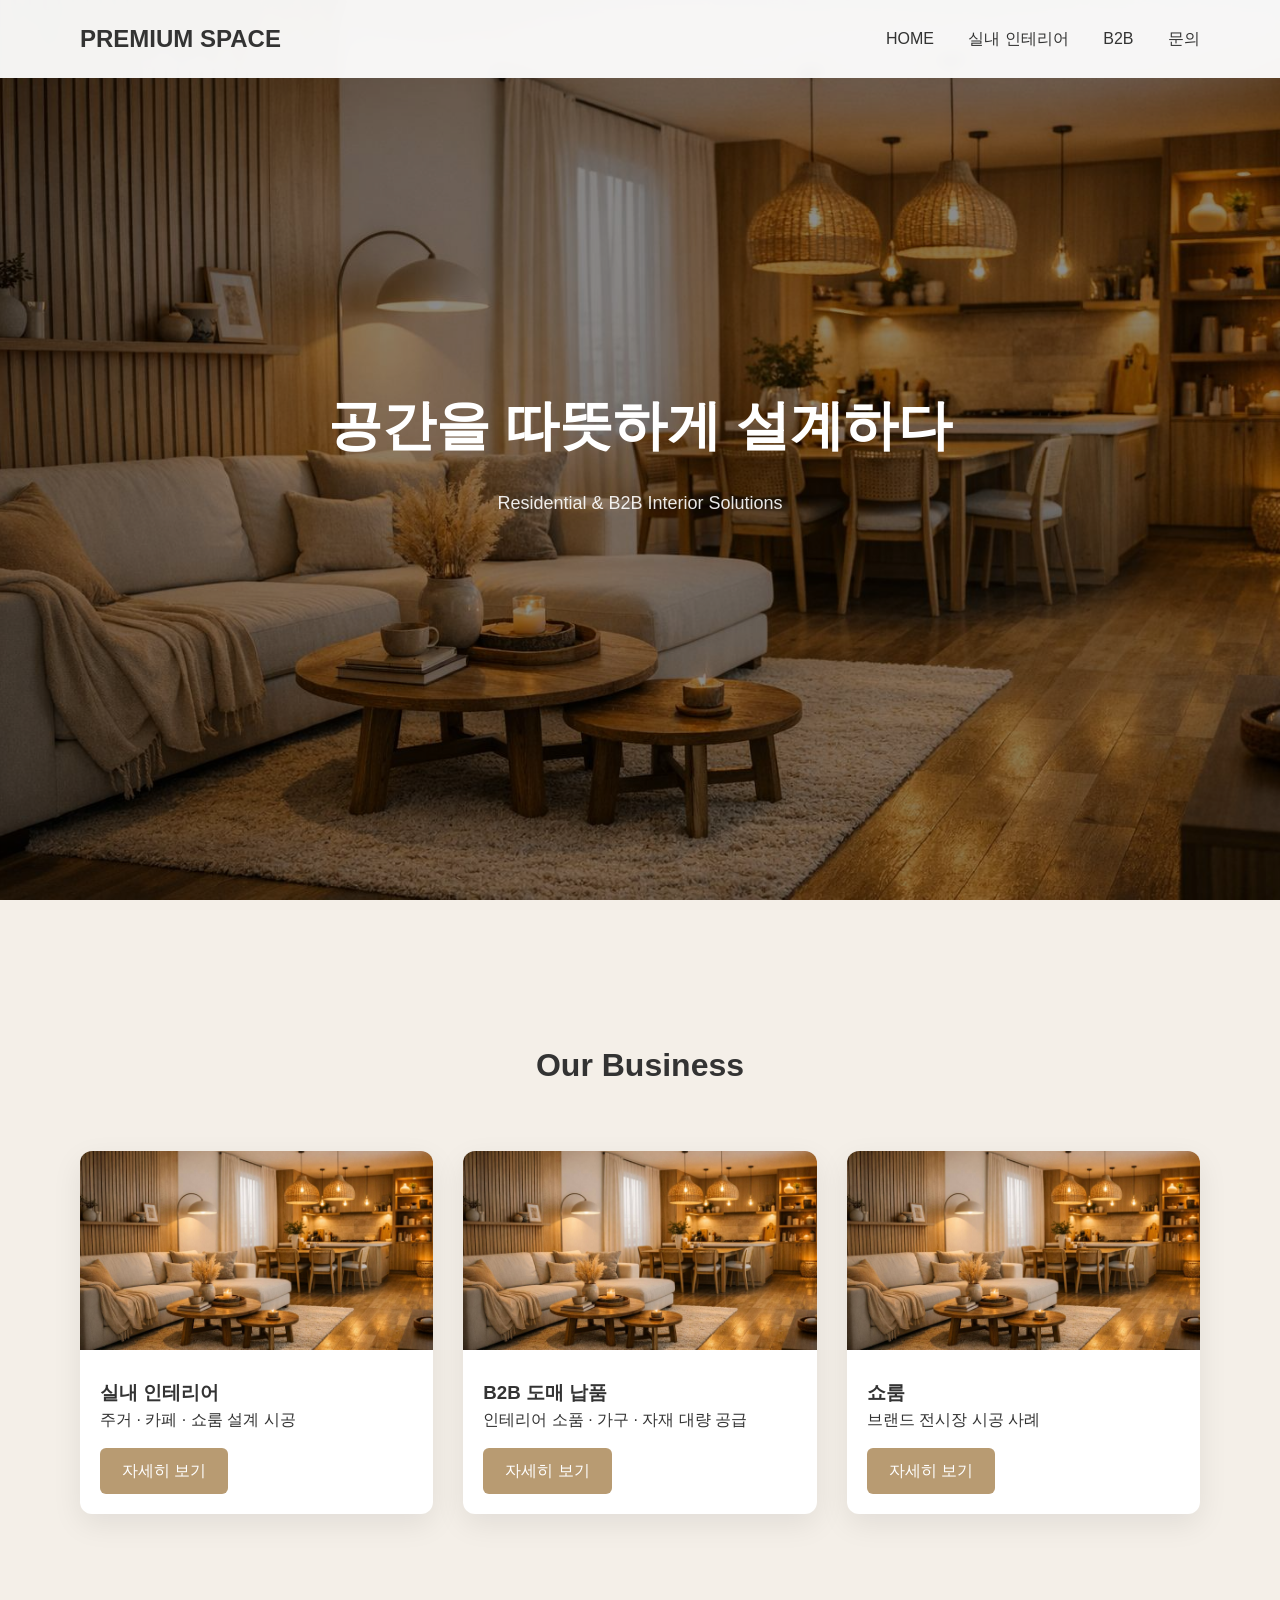
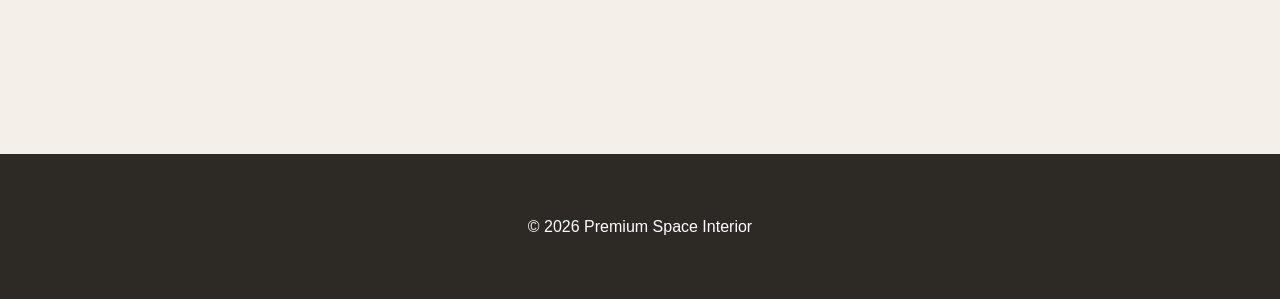
==== index.html @ 1628abf4 "Add files via upload" ====
<!DOCTYPE html>
<html lang="ko">
<head>
<meta charset="UTF-8">
<title>Premium Space</title>
<link rel="stylesheet" href="style.css">
</head>
<body>

<header>
  <h2>PREMIUM SPACE</h2>
  <nav>
    <a href="index.html">HOME</a>
    <a href="interior.html">실내 인테리어</a>
    <a href="b2b.html">B2B</a>
    <a href="contact.html">문의</a>
  </nav>
</header>

<section class="hero">
  <div class="hero-overlay"></div>
  <div class="hero-content">
    <h1>공간을 따뜻하게 설계하다</h1>
    <p>Residential & B2B Interior Solutions</p>
  </div>
</section>

<section class="section">
  <h2 class="section-title">Our Business</h2>
  <div class="grid">

    <div class="card">
      <img src="images/interior/interior-01.jpg" alt="실내 인테리어">
      <div class="card-content">
        <h3>실내 인테리어</h3>
        <p>주거 · 카페 · 쇼룸 설계 시공</p>
        <a href="interior.html" class="btn">자세히 보기</a>
      </div>
    </div>

    <div class="card">
      <img src="images/b2b/b2b-01.jpg" alt="B2B 납품">
      <div class="card-content">
        <h3>B2B 도매 납품</h3>
        <p>인테리어 소품 · 가구 · 자재 대량 공급</p>
        <a href="b2b.html" class="btn">자세히 보기</a>
      </div>
    </div>

    <div class="card">
      <img src="images/interior/interior-02.jpg" alt="쇼룸">
      <div class="card-content">
        <h3>쇼룸</h3>
        <p>브랜드 전시장 시공 사례</p>
        <a href="interior.html" class="btn">자세히 보기</a>
      </div>
    </div>

  </div>
</section>

<footer>
© 2026 Premium Space Interior
</footer>

</body>
</html>
---- style.css ----
*{
  margin:0;
  padding:0;
  box-sizing:border-box;
  font-family:'Noto Sans KR', sans-serif;
}

body{
  background:#f4efe8;
  color:#333;
  line-height:1.6;
}

header{
  position:fixed;
  width:100%;
  background:rgba(255,255,255,0.95);
  padding:20px 80px;
  display:flex;
  justify-content:space-between;
  align-items:center;
  z-index:1000;
  backdrop-filter:blur(6px);
}

header nav a{
  margin-left:30px;
  text-decoration:none;
  color:#333;
  font-weight:500;
}

.hero{
  position:relative;
  height:100vh;
  background:url('images/interior/interior-02.jpg') center/cover no-repeat;
  display:flex;
  justify-content:center;
  align-items:center;
  text-align:center;
  color:#fff;
}

.hero-overlay{
  position:absolute;
  width:100%;
  height:100%;
  background:rgba(0,0,0,0.45);
}

.hero-content{
  position:relative;
  z-index:2;
  animation:fadeUp 1.2s ease forwards;
}

.hero h1{
  font-size:54px;
  font-weight:600;
}

.hero p{
  margin-top:20px;
  font-size:18px;
  opacity:0.9;
}

.section{
  padding:140px 80px;
}

.section-title{
  text-align:center;
  font-size:32px;
  margin-bottom:60px;
}

/* 카드 3열 구조 */
.grid{
  display:grid;
  grid-template-columns:repeat(3,1fr);
  gap:30px;
}

.card{
  background:#fff;
  border-radius:12px;
  overflow:hidden;
  box-shadow:0 10px 30px rgba(0,0,0,0.08);
  transition:0.4s;
}

.card:hover{
  transform:translateY(-8px);
}

.card img{
  width:100%;
  aspect-ratio:16/9;
  object-fit:cover;
}

.card-content{
  padding:20px;
}

.btn{
  display:inline-block;
  margin-top:15px;
  padding:10px 22px;
  background:#b89b72;
  color:#fff;
  text-decoration:none;
  border-radius:6px;
}

footer{
  background:#2d2a26;
  color:#fff;
  padding:60px;
  text-align:center;
  margin-top:100px;
}

@keyframes fadeUp{
  from{
    opacity:0;
    transform:translateY(40px);
  }
  to{
    opacity:1;
    transform:translateY(0);
  }
}

/* 반응형 */
@media(max-width:1200px){
  .grid{
    grid-template-columns:repeat(2,1fr);
  }
}

@media(max-width:768px){
  header{
    padding:20px 30px;
  }
  .section{
    padding:120px 30px;
  }
  .grid{
    grid-template-columns:1fr;
  }
}
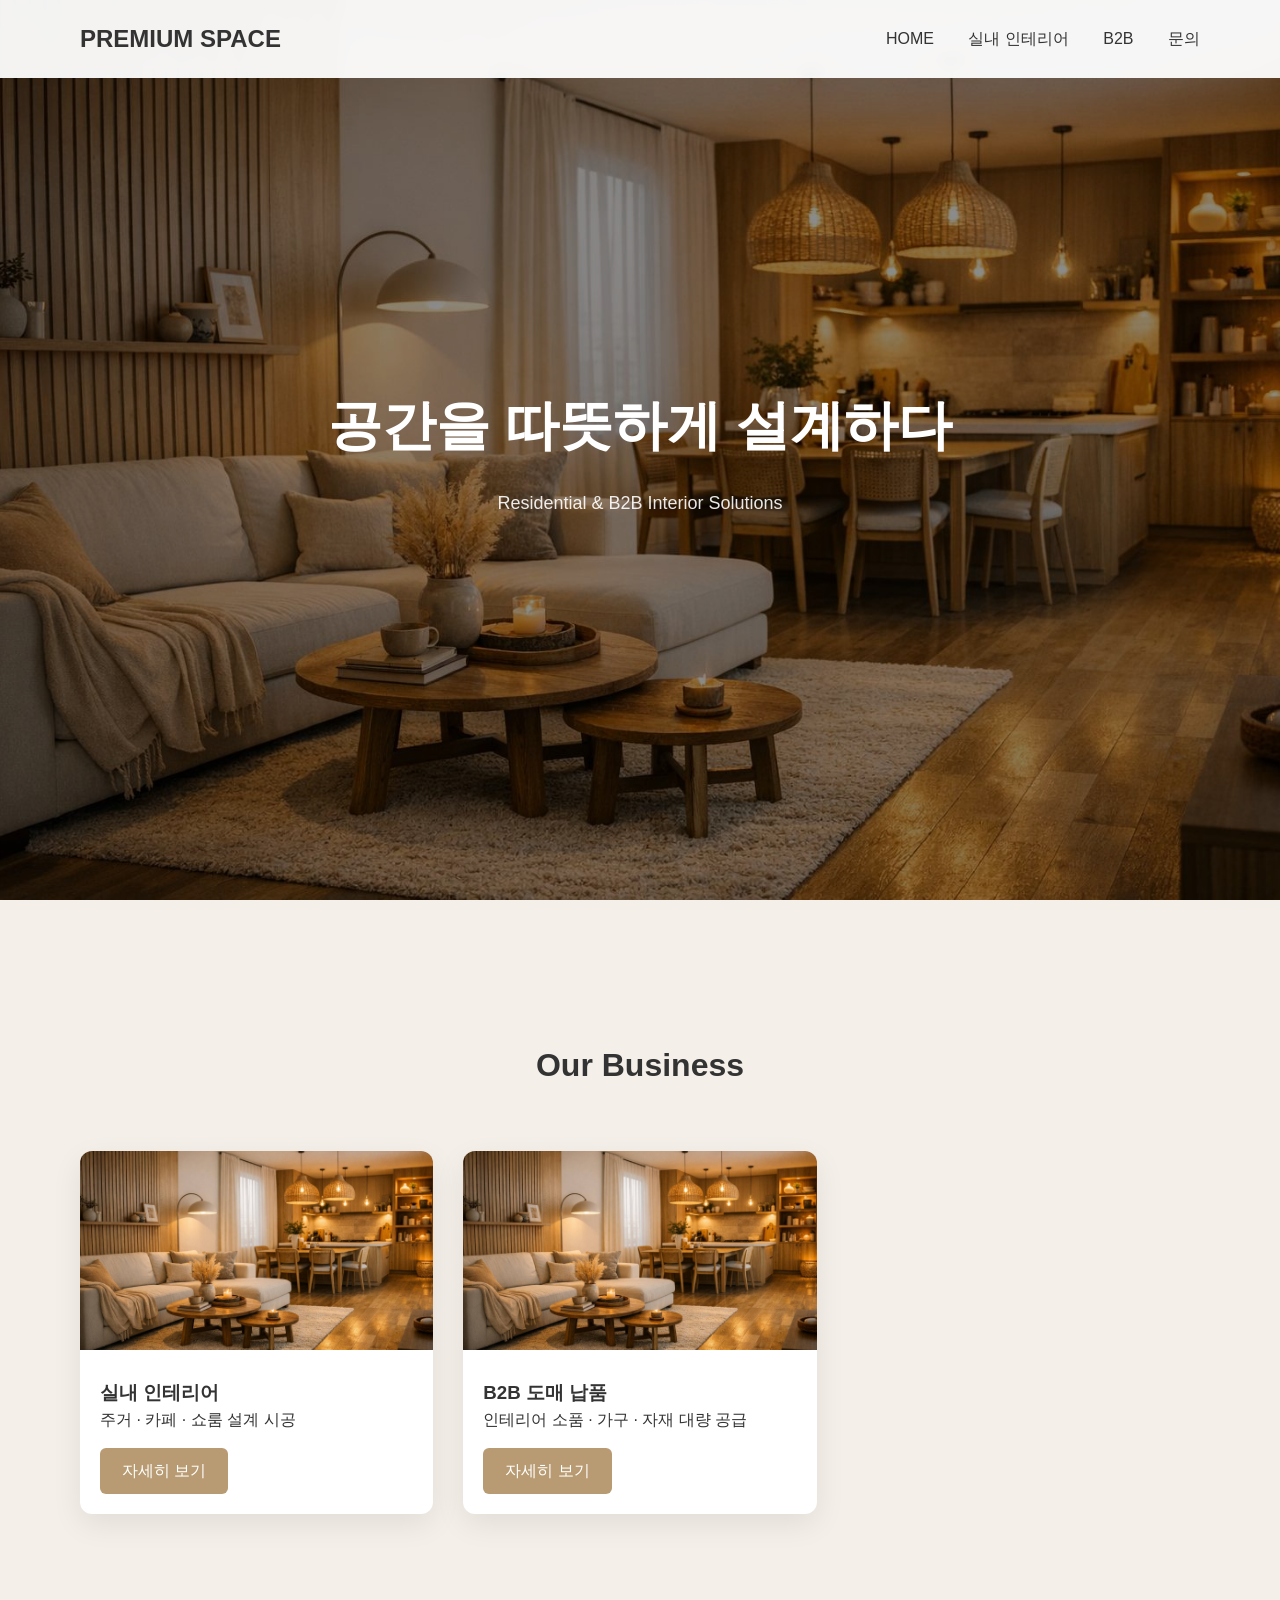
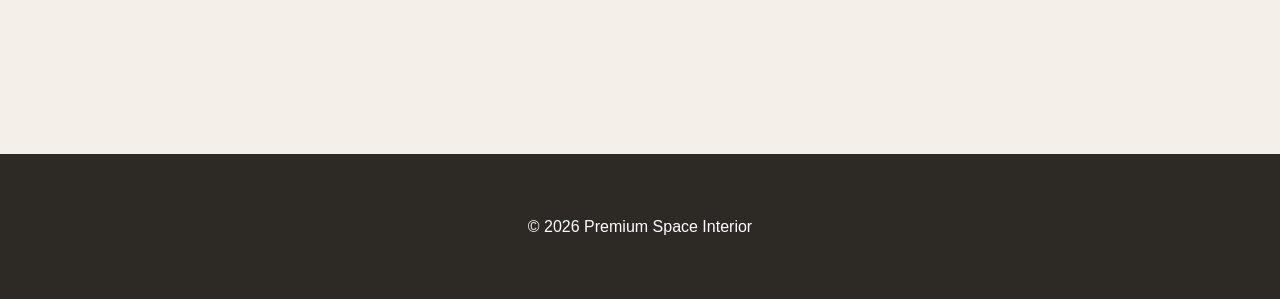
==== commit 5f7cf5a1: "Update index.html" ====
--- a/index.html
+++ b/index.html
@@ -47,16 +47,7 @@
       </div>
     </div>
 
-    <div class="card">
-      <img src="images/interior/interior-02.jpg" alt="쇼룸">
-      <div class="card-content">
-        <h3>쇼룸</h3>
-        <p>브랜드 전시장 시공 사례</p>
-        <a href="interior.html" class="btn">자세히 보기</a>
-      </div>
     </div>
-
-  </div>
 </section>
 
 <footer>
@@ -64,4 +55,5 @@
 </footer>
 
 </body>
-</html>+
+</html>
